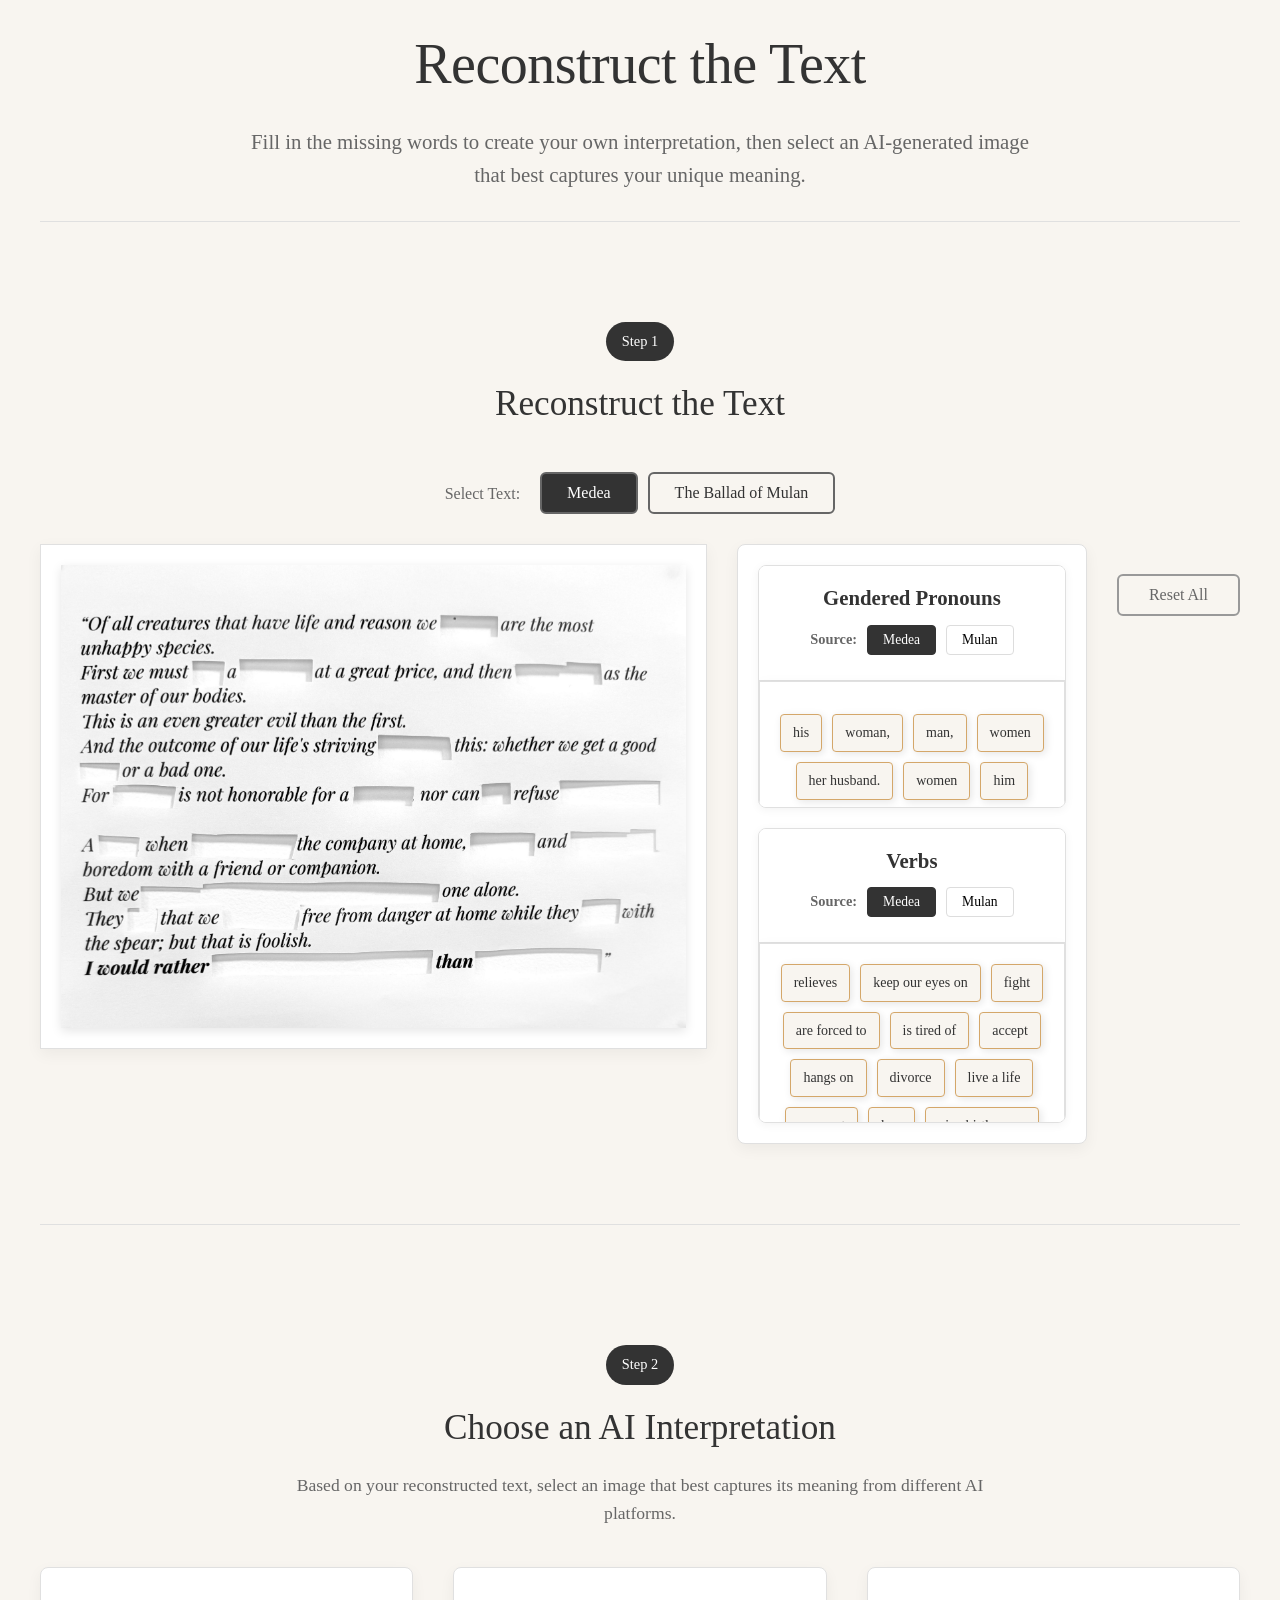
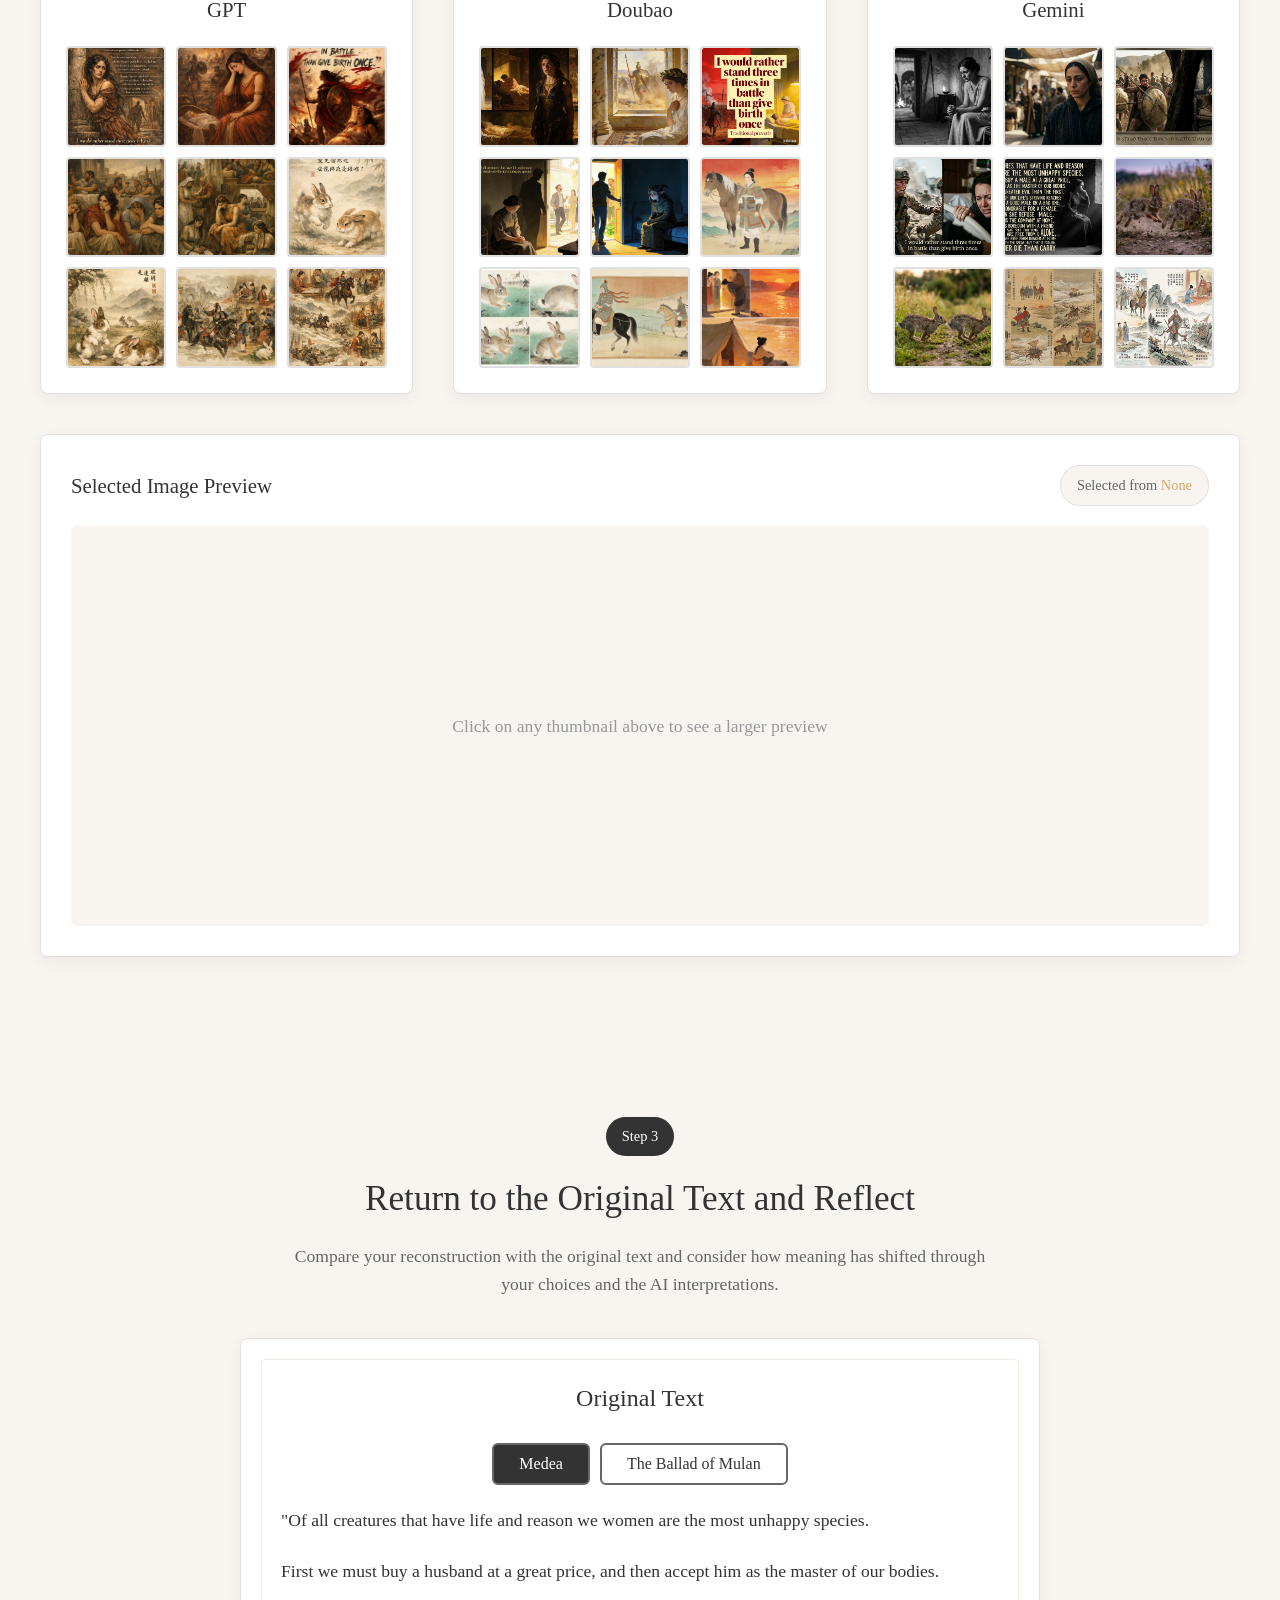
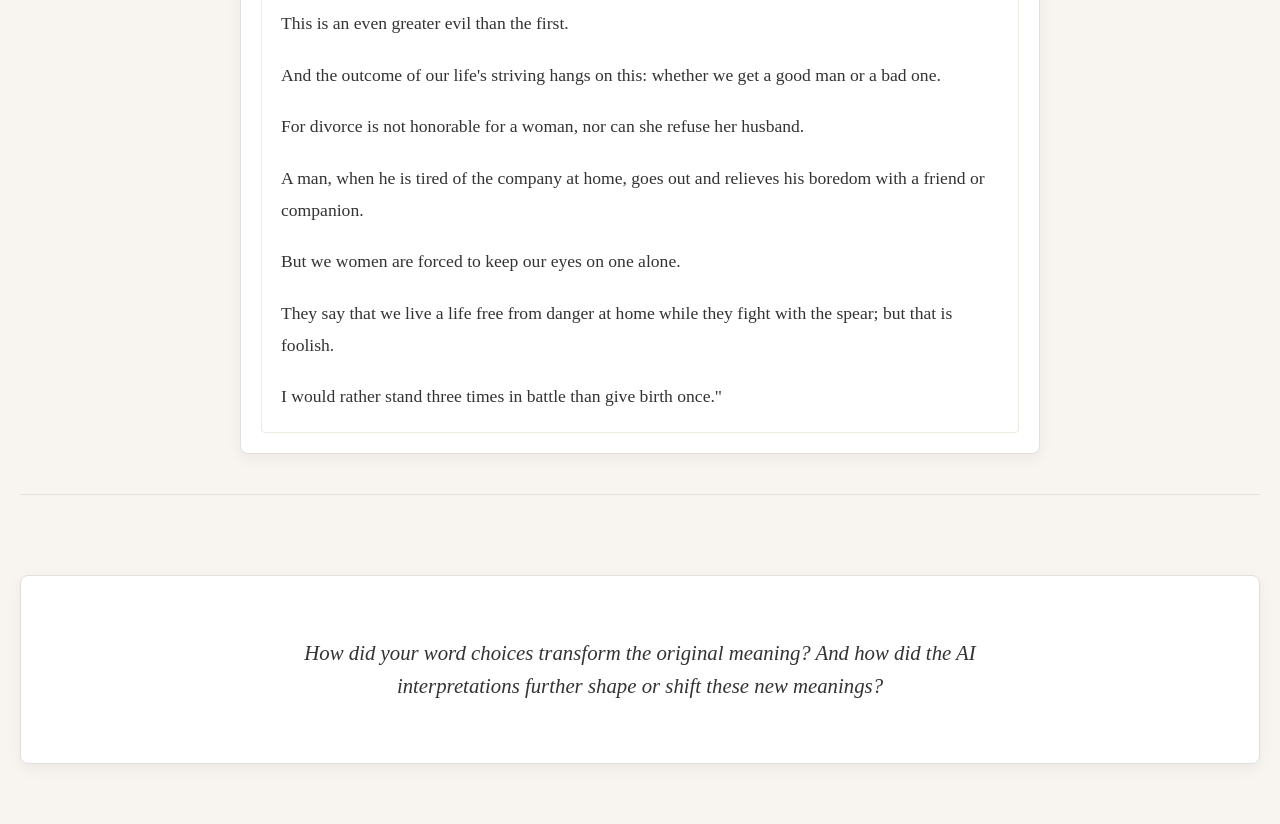
==== 4collage_interactive/index.html @ 38d3f324 "2" ====
<html lang="en"><head>
    <meta charset="UTF-8">
    <meta name="viewport" content="width=device-width, initial-scale=1.0">
    <title>Text Collage Interactive</title>
    <link rel="stylesheet" href="style.css">
</head>
<body>
    <div class="container">
        <!-- Title Section -->
        <div class="title-section">
            <h1>Reconstruct the Text</h1>
            <h2 class="subtitle">Fill in the missing words to create your own interpretation, then select an AI-generated image that best captures your unique meaning.</h2>
        </div>
        
        <!-- Step 1: Text Reconstruction -->
        <div class="step-section" id="step-1">
            <div class="step-header">
                <div class="step-indicator">Step 1</div>
                <h3 class="step-title">Reconstruct the Text</h3>
            </div>
            
            <!-- Text Selection Area -->
            <div class="text-selector">
                <h3 class="selector-title">Select Text:</h3>
                <div class="selector-buttons">
                    <button class="selector-btn active" data-text="medea">Medea</button>
                    <button class="selector-btn" data-text="mulan">The Ballad of Mulan</button>
                </div>
            </div>
        
        <!-- Main Content Area with Sidebar Layout -->
        <div class="main-content">
            <!-- Left: Text Display Area -->
            <div class="text-display">
                <!-- Medea 主图片 -->
                <div class="main-image-container medea">
                    <!-- Replace with local image path -->
                    <img src="./Medea.jpg" alt="Medea Text Collage" class="main-image">
                    <!-- 这里是可拖拽区域，用户可以将词语图片拖放到这里 -->
                    <div class="drop-zone"></div>
                </div>
                
                <!-- Mulan 主图片 -->
                <div class="main-image-container mulan" style="display: none;">
                    <!-- Replace with local image path -->
                    <img src="./Mulan.jpg" alt="Mulan Text Collage" class="main-image">
                    <!-- 这里是可拖拽区域，用户可以将词语图片拖放到这里 -->
                    <div class="drop-zone"></div>
                </div>
            </div>
            
            <!-- Right: Word Boxes Sidebar -->
            <div class="word-cards-sidebar">
            <!-- Gendered Pronouns Area -->
            <div class="word-category">
                <div class="category-header">
                    <h3 class="category-title">Gendered Pronouns</h3>
                    <div class="word-source-controls">
                        <span class="source-label">Source:</span>
                        <button class="word-source-btn active" data-source="medea" data-category="pronouns">Medea</button>
                        <button class="word-source-btn" data-source="mulan" data-category="pronouns">Mulan</button>
                    </div>

                </div>
                <div class="word-container" id="pronouns-container">
                    <!-- Medea Pronoun Boxes (11) -->
                    <div class="word-boxes medea-pronouns">
                        <!-- Will be dynamically generated by JavaScript -->
                    </div>
                    
                    <!-- Mulan Pronoun Boxes (45) -->
                    <div class="word-boxes mulan-pronouns" style="display: none;">
                        <!-- Will be dynamically generated by JavaScript -->
                    </div>
                </div>
            </div>
            
            <!-- Verbs Area -->
            <div class="word-category">
                <div class="category-header">
                    <h3 class="category-title">Verbs</h3>
                    <div class="word-source-controls">
                        <span class="source-label">Source:</span>
                        <button class="word-source-btn active" data-source="medea" data-category="verbs">Medea</button>
                        <button class="word-source-btn" data-source="mulan" data-category="verbs">Mulan</button>
                    </div>

                </div>
                <div class="word-container" id="verbs-container">
                    <!-- Medea Verb Boxes (14) -->
                    <div class="word-boxes medea-verbs">
                        <!-- Will be dynamically generated by JavaScript -->
                    </div>
                    
                    <!-- Mulan Verb Boxes (63) -->
                    <div class="word-boxes mulan-verbs" style="display: none;">
                        <!-- Will be dynamically generated by JavaScript -->
                    </div>
                </div>
            </div>
        </div>
        
        <!-- Reset Button (Moved to Step 1) -->
        <div class="reset-container">
            <button class="reset-btn">Reset All</button>
        </div>
        </div>
        </div>
        
        <!-- Step 2: AI Interpretations -->
        <div class="step-section" id="step-2">
            <div class="step-header">
                <div class="step-indicator">Step 2</div>
                <h3 class="step-title">Choose an AI Interpretation</h3>
                <p class="step-description">Based on your reconstructed text, select an image that best captures its meaning from different AI platforms.</p>
            </div>
            
            <!-- AI Platforms Gallery -->
            <div class="ai-platforms-container">
                <!-- GPT Gallery -->
                <div class="ai-platform-section">
                    <h4 class="platform-heading">GPT</h4>
                    <div class="thumbnail-grid">
                        <!-- GPT Images - 9 images -->
                        <div class="thumbnail-item" data-platform="GPT" data-image="GPT/gpt-1.png">
                            <img src="GPT/gpt-1.png" alt="GPT Interpretation 1" class="thumbnail-img">
                        </div>
                        <div class="thumbnail-item" data-platform="GPT" data-image="GPT/gpt-2.png">
                            <img src="GPT/gpt-2.png" alt="GPT Interpretation 2" class="thumbnail-img">
                        </div>
                        <div class="thumbnail-item" data-platform="GPT" data-image="GPT/gpt-3.png">
                            <img src="GPT/gpt-3.png" alt="GPT Interpretation 3" class="thumbnail-img">
                        </div>
                        <div class="thumbnail-item" data-platform="GPT" data-image="GPT/gpt-4.png">
                            <img src="GPT/gpt-4.png" alt="GPT Interpretation 4" class="thumbnail-img">
                        </div>
                        <div class="thumbnail-item" data-platform="GPT" data-image="GPT/gpt-5.png">
                            <img src="GPT/gpt-5.png" alt="GPT Interpretation 5" class="thumbnail-img">
                        </div>
                        <div class="thumbnail-item" data-platform="GPT" data-image="GPT/gpt-6.png">
                            <img src="GPT/gpt-6.png" alt="GPT Interpretation 6" class="thumbnail-img">
                        </div>
                        <div class="thumbnail-item" data-platform="GPT" data-image="GPT/gpt-7.png">
                            <img src="GPT/gpt-7.png" alt="GPT Interpretation 7" class="thumbnail-img">
                        </div>
                        <div class="thumbnail-item" data-platform="GPT" data-image="GPT/gpt-8.png">
                            <img src="GPT/gpt-8.png" alt="GPT Interpretation 8" class="thumbnail-img">
                        </div>
                        <div class="thumbnail-item" data-platform="GPT" data-image="GPT/gpt-9.png">
                            <img src="GPT/gpt-9.png" alt="GPT Interpretation 9" class="thumbnail-img">
                        </div>
                    </div>
                </div>
                
                <!-- Doubao Gallery -->
                <div class="ai-platform-section">
                    <h4 class="platform-heading">Doubao</h4>
                    <div class="thumbnail-grid">
                        <!-- Doubao Images - 9 images -->
                                <div class="thumbnail-item" data-platform="Doubao" data-image="Doubao/doubao-1.png">
                            <img src="Doubao/doubao-1.png" alt="Doubao Interpretation 1" class="thumbnail-img">
                        </div>
                        <div class="thumbnail-item" data-platform="Doubao" data-image="Doubao/doubao-2.png">
                            <img src="Doubao/doubao-2.png" alt="Doubao Interpretation 2" class="thumbnail-img">
                        </div>
                        <div class="thumbnail-item" data-platform="Doubao" data-image="Doubao/doubao-3.png">
                            <img src="Doubao/doubao-3.png" alt="Doubao Interpretation 3" class="thumbnail-img">
                        </div>
                        <div class="thumbnail-item" data-platform="Doubao" data-image="Doubao/doubao-4.png">
                            <img src="Doubao/doubao-4.png" alt="Doubao Interpretation 4" class="thumbnail-img">
                        </div>
                        <div class="thumbnail-item" data-platform="Doubao" data-image="Doubao/doubao-5.png">
                            <img src="Doubao/doubao-5.png" alt="Doubao Interpretation 5" class="thumbnail-img">
                        </div>
                        <div class="thumbnail-item" data-platform="Doubao" data-image="Doubao/doubao-6.png">
                            <img src="Doubao/doubao-6.png" alt="Doubao Interpretation 6" class="thumbnail-img">
                        </div>
                        <div class="thumbnail-item" data-platform="Doubao" data-image="Doubao/doubao-7.png">
                            <img src="Doubao/doubao-7.png" alt="Doubao Interpretation 7" class="thumbnail-img">
                        </div>
                        <div class="thumbnail-item" data-platform="Doubao" data-image="Doubao/doubao-8.png">
                            <img src="Doubao/doubao-8.png" alt="Doubao Interpretation 8" class="thumbnail-img">
                        </div>
                        <div class="thumbnail-item" data-platform="Doubao" data-image="Doubao/doubao-9.png">
                            <img src="Doubao/doubao-9.png" alt="Doubao Interpretation 9" class="thumbnail-img">
                        </div>
                    </div>
                </div>
                
                <!-- Gemini Gallery -->
                <div class="ai-platform-section">
                    <h4 class="platform-heading">Gemini</h4>
                    <div class="thumbnail-grid">
                        <!-- Gemini Images - 9 images -->
                        <div class="thumbnail-item" data-platform="Gemini" data-image="Gemini/gemini-1.png">
                            <img src="Gemini/gemini-1.png" alt="Gemini Interpretation 1" class="thumbnail-img">
                        </div>
                        <div class="thumbnail-item" data-platform="Gemini" data-image="Gemini/gemini-2.png">
                            <img src="Gemini/gemini-2.png" alt="Gemini Interpretation 2" class="thumbnail-img">
                        </div>
                        <div class="thumbnail-item" data-platform="Gemini" data-image="Gemini/gemini-3.png">
                            <img src="Gemini/gemini-3.png" alt="Gemini Interpretation 3" class="thumbnail-img">
                        </div>
                        <div class="thumbnail-item" data-platform="Gemini" data-image="Gemini/gemini-4.png">
                            <img src="Gemini/gemini-4.png" alt="Gemini Interpretation 4" class="thumbnail-img">
                        </div>
                        <div class="thumbnail-item" data-platform="Gemini" data-image="Gemini/gemini-5.png">
                            <img src="Gemini/gemini-5.png" alt="Gemini Interpretation 5" class="thumbnail-img">
                        </div>
                        <div class="thumbnail-item" data-platform="Gemini" data-image="Gemini/gemini-6.png">
                            <img src="Gemini/gemini-6.png" alt="Gemini Interpretation 6" class="thumbnail-img">
                        </div>
                        <div class="thumbnail-item" data-platform="Gemini" data-image="Gemini/gemini-7.png">
                            <img src="Gemini/gemini-7.png" alt="Gemini Interpretation 7" class="thumbnail-img">
                        </div>
                        <div class="thumbnail-item" data-platform="Gemini" data-image="Gemini/gemini-8.png">
                            <img src="Gemini/gemini-8.png" alt="Gemini Interpretation 8" class="thumbnail-img">
                        </div>
                        <div class="thumbnail-item" data-platform="Gemini" data-image="Gemini/gemini-9.png">
                            <img src="Gemini/gemini-9.png" alt="Gemini Interpretation 9" class="thumbnail-img">
                        </div>
                    </div>
                </div>
            </div>
            
            <!-- Large Preview Window -->
            <div class="preview-section">
                <div class="preview-header">
                    <h4 class="preview-title">Selected Image Preview</h4>
                    <div class="platform-badge">Selected from <span class="selected-platform-name">None</span></div>
                </div>
                <div class="preview-container">
                    <div class="preview-placeholder">
                        <p>Click on any thumbnail above to see a larger preview</p>
                    </div>
                    <img src="" alt="Selected AI Interpretation" class="preview-image" style="display: none;">
                </div>
            </div>
        </div>
        </div>
        
        <!-- Step 3: Original Text -->
        <div class="step-section" id="step-3">
            <div class="step-header">
                <div class="step-indicator">Step 3</div>
                <h3 class="step-title">Return to the Original Text and Reflect</h3>
                <p class="step-description">Compare your reconstruction with the original text and consider how meaning has shifted through your choices and the AI interpretations.</p>
            </div>
            
            <div class="original-text-section">
                <div class="text-card">
                    <h4 class="original-title">Original Text</h4>
                    
                    <!-- Text Selection Controls -->
                    <div class="original-text-controls">
                        <div class="selector-buttons">
                            <button class="selector-btn active" data-text="medea" data-target="original">Medea</button>
                            <button class="selector-btn" data-text="mulan" data-target="original">The Ballad of Mulan</button>
                        </div>
                    </div>
                    
                    <div class="original-content">
                        <!-- Medea Original Text -->
                        <div class="original-text medea-text">
                            <p>"Of all creatures that have life and reason we women are the most unhappy species.</p>
                            <p>First we must buy a husband at a great price, and then accept him as the master of our bodies.</p>
                            <p>This is an even greater evil than the first.</p>
                            <p>And the outcome of our life's striving hangs on this: whether we get a good man or a bad one.</p>
                            <p>For divorce is not honorable for a woman, nor can she refuse her husband.</p>
                            <p>A man, when he is tired of the company at home, goes out and relieves his boredom with a friend or companion.</p>
                            <p>But we women are forced to keep our eyes on one alone.</p>
                            <p>They say that we live a life free from danger at home while they fight with the spear; but that is foolish.</p>
                            <p>I would rather stand three times in battle than give birth once."</p>
                        </div>
                        
                        <!-- Mulan Original Text -->
                        <div class="original-text mulan-text" style="display: none;">
                            <p>The Ballad of Mulan</p>
                            <p>(Anonymous, Northern Dynasties, c. 5th–6th century)</p>
                            <p>Click, click, and again click, click—<br>
                            Mulan sits at the door weaving.<br>
                            You hear not the shuttle's sound,<br>
                            Only the girl's sighs.</p>
                            <p>"Tell me, Mulan, what you're thinking?<br>
                            Tell me, Mulan, what's on your mind?"<br>
                            "I am not thinking of anything,<br>
                            Nor is anything on my mind.</p>
                            <p>Last night I saw the army draft;<br>
                            The Khan is calling many names.<br>
                            The army list is posted in twelve scrolls,<br>
                            And Father's name is on every one.</p>
                            <p>Father has no grown-up son,<br>
                            Mulan has no elder brother.<br>
                            I am willing to buy a horse and saddle;<br>
                            From now on I will take Father's place in war."</p>
                            <p>She buys a fine horse in the eastern market,<br>
                            A saddle and blanket in the western market,<br>
                            A bridle in the southern market,<br>
                            And a long whip in the northern market.</p>
                            <p>At dawn she takes leave of Father and Mother;<br>
                            At dusk she camps beside the Yellow River.<br>
                            She no longer hears her parents calling her name;<br>
                            She only hears the Yellow River's flowing waters.</p>
                            <p>At dawn she leaves the Yellow River;<br>
                            At dusk she reaches the Black Mountain.<br>
                            She no longer hears her parents calling her name;<br>
                            She only hears the cries of barbarian cavalry in the Yan Mountains.</p>
                            <p>She travels ten thousand miles to war,<br>
                            Crossing mountains as if flying.<br>
                            The northern air carries the cold light of armor;<br>
                            The wintry moon shines on iron helmets.<br>
                            Generals die in a hundred battles;<br>
                            Warriors return after ten years.</p>
                            <p>After ten years she comes home;<br>
                            She sees the Son of Heaven.<br>
                            The Son of Heaven sits in the Bright Hall<br>
                            And awards her twelve ranks of honor.</p>
                            <p>The Khan asks what she desires.<br>
                            "Mulan has no use for a minister's post.<br>
                            I ask only for a swift camel<br>
                            To carry me back to my hometown."</p>
                            <p>Her parents hear she is returning<br>
                            And go out to meet her at the city wall.<br>
                            Her elder sister hears she is coming<br>
                            And dresses herself at the window.<br>
                            Her little brother hears she is coming<br>
                            And sharpens his knife to slaughter pig and sheep.</p>
                            <p>"I open the door to my eastern chamber,<br>
                            I sit on my bed in the western room.<br>
                            I take off my wartime robe<br>
                            And put on my old-time clothes.<br>
                            Before the window I arrange my hair,<br>
                            In front of the mirror I fasten yellow flowers."</p>
                            <p>She goes out to see her comrades;<br>
                            Her comrades are all astonished.<br>
                            They marched together twelve long years,<br>
                            Yet never knew Mulan was a girl.</p>
                            <p>The male hare runs with bounding steps;<br>
                            The female hare's eyes are slightly smaller.<br>
                            When the two run side by side,<br>
                            Who can tell the female from the male?"</p>
                        </div>
                    </div>
                </div>
            </div>
        </div>
        </div>
        
        <!-- Reflective Conclusion -->
        <div class="conclusion-section">
            <div class="reflection-text">
                <p>How did your word choices transform the original meaning? And how did the AI interpretations further shape or shift these new meanings?</p>
            </div>
        </div>
        </div>
        

    </div>

    <script src="script.js"></script>

</body></html>
---- 4collage_interactive/style.css ----
/* 全局样式 */
* {
    margin: 0;
    padding: 0;
    box-sizing: border-box;
}

body {
    font-family: 'Georgia', serif;
    background-color: #f8f5f0;
    color: #333;
    line-height: 1.6;
    padding: 20px;
}

.container {
    max-width: 1200px;
    margin: 0 auto;
}

/* Title Section */
.title-section {
    text-align: center;
    margin-bottom: 60px;
    padding-bottom: 30px;
    border-bottom: 1px solid #e0e0e0;
}

h1 {
    font-size: 3.5rem;
    font-weight: normal;
    letter-spacing: -0.5px;
    margin-bottom: 15px;
    color: #333;
}

.subtitle {
    font-size: 1.3rem;
    color: #666;
    font-weight: normal;
    margin-bottom: 0;
    line-height: 1.6;
    max-width: 800px;
    margin-left: auto;
    margin-right: auto;
}

/* Instructions */
.instructions {
    text-align: center;
    margin-bottom: 30px;
    color: #666;
    max-width: 800px;
    margin-left: auto;
    margin-right: auto;
}

.main-instruction {
    font-size: 1.3rem;
    margin-bottom: 8px;
    color: #333;
    font-weight: 500;
}

.secondary-instruction {
    font-size: 1.1rem;
    margin-bottom: 8px;
}

.ai-hint {
    font-size: 1rem;
    font-style: italic;
    color: #888;
}

/* Step Sections */
.step-section {
    margin-bottom: 80px;
    padding: 40px 0;
    border-bottom: 1px solid #e0e0e0;
}

.step-section:last-of-type {
    border-bottom: none;
}

.step-header {
    text-align: center;
    margin-bottom: 40px;
}

.step-indicator {
    display: inline-block;
    background-color: #333;
    color: white;
    padding: 8px 16px;
    border-radius: 20px;
    font-size: 0.9rem;
    font-weight: 500;
    margin-bottom: 15px;
}

.step-title {
    font-size: 2.2rem;
    font-weight: normal;
    margin-bottom: 15px;
    color: #333;
}

.step-description {
    font-size: 1.1rem;
    color: #666;
    line-height: 1.6;
    max-width: 700px;
    margin: 0 auto;
}

/* Text Selection Area */
.text-selector {
    display: flex;
    justify-content: center;
    align-items: center;
    margin-bottom: 30px;
    gap: 20px;
    flex-wrap: wrap;
}

.selector-title {
    font-size: 1rem;
    font-weight: normal;
    color: #666;
    margin: 0;
}

.selector-buttons {
    display: flex;
    gap: 15px;
    align-items: center;
}

.selector-btn, .word-source-btn {
    padding: 10px 25px;
    background-color: transparent;
    border: 2px solid #333;
    font-size: 1.1rem;
    cursor: pointer;
    transition: all 0.3s ease;
    font-family: inherit;
}

.selector-btn:hover, .word-source-btn:hover {
    background-color: #333;
    color: #f8f5f0;
}

.selector-btn.active, .word-source-btn.active {
    background-color: #333;
    color: #f8f5f0;
}

/* 操作说明 */
.instructions {
    text-align: center;
    margin-bottom: 30px;
    font-size: 1.1rem;
    color: #666;
}

/* 数据统计区域 */
.stats-container {
    display: flex;
    justify-content: center;
    flex-wrap: wrap;
    gap: 20px;
    margin-bottom: 30px;
    padding: 15px;
    background-color: white;
    box-shadow: 0 2px 10px rgba(0,0,0,0.05);
    border-radius: 5px;
}

.stat-item {
    display: flex;
    align-items: center;
    gap: 5px;
    font-size: 0.9rem;
}

.stat-label {
    font-weight: bold;
    color: #333;
}

.stat-value {
    color: #666;
}

.stat-remaining {
    color: #999;
    font-size: 0.85rem;
}

/* 词语框尺寸调整 */
.size-adjuster {
    margin-bottom: 30px;
    padding: 20px;
    background-color: white;
    box-shadow: 0 2px 10px rgba(0,0,0,0.05);
    border-radius: 5px;
}

.size-adjuster h3 {
    font-size: 1.1rem;
    margin-bottom: 15px;
    text-align: center;
    font-weight: normal;
}

.size-controls {
    display: flex;
    justify-content: center;
    gap: 30px;
    flex-wrap: wrap;
}

.size-control {
    display: flex;
    flex-direction: column;
    align-items: center;
    gap: 10px;
    min-width: 200px;
}

.size-control label {
    font-size: 0.9rem;
    color: #666;
    font-style: italic;
}

.size-control input[type="range"] {
    width: 100%;
    height: 5px;
    background: #ddd;
    outline: none;
    border-radius: 5px;
    -webkit-appearance: none;
}

.size-control input[type="range"]::-webkit-slider-thumb {
    -webkit-appearance: none;
    width: 18px;
    height: 18px;
    background: #333;
    border-radius: 50%;
    cursor: pointer;
}

.size-control input[type="range"]::-moz-range-thumb {
    width: 18px;
    height: 18px;
    background: #333;
    border-radius: 50%;
    cursor: pointer;
    border: none;
}

/* Main Content Area with Sidebar Layout */
.main-content {
    display: flex;
    gap: 30px;
    margin-bottom: 40px;
    align-items: flex-start;
}

/* Text Display Area (Left) */
.text-display {
    position: relative;
    flex: 1;
    background-color: white;
    padding: 20px;
    box-shadow: 0 5px 15px rgba(0,0,0,0.05);
    border: 1px solid #e0e0e0;
    display: flex;
    justify-content: center;
    align-items: center;
    min-height: 400px;
}

.main-image-container {
    position: relative;
    display: flex;
    justify-content: center;
    align-items: center;
    max-width: 100%;
    max-height: 600px;
}

.main-image {
    max-width: 100%;
    max-height: 600px;
    height: auto;
    display: block;
    box-shadow: 0 3px 10px rgba(0,0,0,0.1);
    margin: 0 auto;
}

/* 可拖拽区域 */
.drop-zone {
    position: absolute;
    top: 0;
    left: 0;
    width: 100%;
    height: 100%;
    z-index: 10;
    background-color: transparent;
}

/* Word Boxes Sidebar (Right) */
.word-cards-sidebar {
    width: 350px;
    max-height: 600px;
    overflow-y: auto;
    background-color: white;
    box-shadow: 0 5px 15px rgba(0,0,0,0.05);
    border: 1px solid #e0e0e0;
    border-radius: 8px;
    padding: 20px;
    display: flex;
    flex-direction: column;
    gap: 20px;
}

.word-category {
    display: flex;
    flex-direction: column;
    background-color: white;
    box-shadow: 0 2px 10px rgba(0,0,0,0.05);
    border: 1px solid #e0e0e0;
    border-radius: 8px;
    overflow: hidden;
}

.category-header {
    background-color: white;
    padding: 15px;
    border-bottom: 1px solid #e0e0e0;
}

.category-title {
    font-size: 1.3rem;
    margin-bottom: 10px;
    text-align: center;
    color: #333;
}

.word-source-controls {
    display: flex;
    justify-content: center;
    align-items: center;
    gap: 10px;
    margin-bottom: 10px;
}

.source-label {
    font-size: 0.9rem;
    color: #666;
    font-weight: bold;
}

.word-source-btn {
    padding: 6px 15px;
    background-color: transparent;
    border: 1px solid #ddd;
    border-radius: 4px;
    font-size: 0.85rem;
    cursor: pointer;
    transition: all 0.3s ease;
}

.word-source-btn:hover {
    background-color: #f5f5f5;
    border-color: #999;
}

.word-source-btn.active {
    background-color: #333;
    color: white;
    border-color: #333;
}

.stats-container {
    display: flex;
    justify-content: center;
    gap: 20px;
    flex-wrap: wrap;
}

.stat-item {
    display: flex;
    align-items: center;
    gap: 5px;
    font-size: 0.8rem;
}

.stat-label {
    font-weight: bold;
    color: #333;
}

.stat-value {
    color: #666;
}

.stat-remaining {
    color: #999;
    font-size: 0.75rem;
}

.word-container {
    display: flex;
    flex-wrap: wrap;
    gap: 15px;
    min-height: 200px;
    max-height: 300px;
    overflow-y: auto;
    padding: 20px;
    background-color: white;
    box-shadow: 0 5px 15px rgba(0,0,0,0.05);
    border: 1px solid #e0e0e0;
    justify-content: center;
    align-items: center;
    overflow-y: auto;
    max-height: 400px;
    flex-grow: 1;
}

.word-boxes {
    display: flex;
    flex-wrap: wrap;
    gap: 10px;
    justify-content: center;
    width: 100%;
}

.word-box {
    cursor: pointer;
    transition: all 0.2s ease;
    overflow: hidden;
    position: relative;
    display: flex;
    align-items: center;
    justify-content: center;
    text-align: center;
    box-sizing: border-box;
    user-select: none;
    min-width: fit-content;
    min-height: fit-content;
    white-space: nowrap;
}

.word-box:hover {
    transform: translateY(-3px);
    box-shadow: 3px 3px 12px rgba(0,0,0,0.15);
    border-color: #666;
}

.word-box.selected {
    border-color: #333;
    background-color: #f8f9fa;
    box-shadow: 0 0 0 3px rgba(0,0,0,0.3);
    transform: scale(1.05);
}

.word-box.dragging {
    opacity: 0.8;
    transform: rotate(2deg) scale(1.05);
    z-index: 1000;
    box-shadow: 5px 5px 20px rgba(0,0,0,0.3);
}

.word-box .word-text {
    line-height: 1.4;
}

/* 响应式设计中的词语框调整 */
@media (max-width: 768px) {
    .word-boxes {
        gap: 8px;
    }
    
    .word-container {
        padding: 15px;
        min-height: 150px;
    }
}

@media (max-width: 480px) {
    .word-boxes {
        gap: 5px;
    }
    
    .word-container {
        padding: 10px;
    }
}

/* AI Gallery Section */
.ai-gallery-section {
    margin-top: 60px;
    padding: 40px 0;
    border-top: 1px solid #e0e0e0;
}

.gallery-header {
    text-align: center;
    margin-bottom: 40px;
}

.gallery-title {
    font-size: 2rem;
    font-weight: normal;
    margin-bottom: 15px;
    color: #333;
}

.gallery-description {
    font-size: 1.1rem;
    color: #666;
    margin-bottom: 10px;
    line-height: 1.6;
}

.gallery-note {
    font-size: 0.9rem;
    font-style: italic;
    color: #888;
}

.gallery-container {
    display: grid;
    grid-template-columns: repeat(auto-fit, minmax(300px, 1fr));
    gap: 40px;
    margin-bottom: 40px;
}

.ai-platform-gallery {
    background-color: white;
    padding: 25px;
    border-radius: 8px;
    box-shadow: 0 5px 15px rgba(0,0,0,0.05);
    border: 1px solid #e0e0e0;
}

.platform-title {
    font-size: 1.3rem;
    margin-bottom: 20px;
    text-align: center;
    color: #333;
    font-weight: normal;
}

.image-grid {
    display: grid;
    grid-template-columns: repeat(3, 1fr);
    gap: 15px;
}

.gallery-image {
    aspect-ratio: 1;
    background-color: #f8f5f0;
    border: 2px solid #e0e0e0;
    border-radius: 6px;
    cursor: pointer;
    transition: all 0.3s ease;
    display: flex;
    align-items: center;
    justify-content: center;
    position: relative;
    overflow: hidden;
}

.gallery-image:hover {
    border-color: #d4a76a;
    transform: translateY(-2px);
    box-shadow: 0 5px 15px rgba(0,0,0,0.1);
}

.gallery-image.selected {
    border-color: #d4a76a;
    background-color: #f0ebe0;
    box-shadow: 0 0 0 3px rgba(212, 167, 106, 0.2);
}

.image-placeholder {
    font-size: 0.8rem;
    color: #999;
    text-align: center;
    padding: 10px;
}

.selection-feedback {
    text-align: center;
    background-color: white;
    padding: 20px;
    border-radius: 8px;
    box-shadow: 0 2px 10px rgba(0,0,0,0.05);
    border: 1px solid #e0e0e0;
    margin-top: 20px;
}

.selection-message {
    font-size: 1.1rem;
    color: #333;
    margin-bottom: 8px;
    font-weight: 500;
}

.alignment-message {
    font-size: 1rem;
    color: #666;
}

.selected-platform {
    color: #d4a76a;
    font-weight: bold;
}

/* AI Platforms Gallery */
.ai-platforms-container {
    display: grid;
    grid-template-columns: repeat(auto-fit, minmax(300px, 1fr));
    gap: 40px;
    margin-bottom: 40px;
}

.ai-platform-section {
    background-color: white;
    padding: 25px;
    border-radius: 8px;
    box-shadow: 0 5px 15px rgba(0,0,0,0.05);
    border: 1px solid #e0e0e0;
}

.platform-heading {
    font-size: 1.3rem;
    margin-bottom: 20px;
    text-align: center;
    color: #333;
    font-weight: normal;
}

.thumbnail-grid {
    display: grid;
    grid-template-columns: repeat(3, 1fr);
    gap: 10px;
}

.thumbnail-item {
    aspect-ratio: 1;
    border: 2px solid #e0e0e0;
    border-radius: 4px;
    cursor: pointer;
    overflow: hidden;
    transition: all 0.3s ease;
    background-color: #f8f5f0;
}

.thumbnail-item:hover {
    border-color: #d4a76a;
    transform: translateY(-2px);
    box-shadow: 0 5px 15px rgba(0,0,0,0.1);
}

.thumbnail-item.selected {
    border-color: #d4a76a;
    box-shadow: 0 0 0 3px rgba(212, 167, 106, 0.2);
}

.thumbnail-img {
    width: 100%;
    height: 100%;
    object-fit: cover;
    display: block;
}

/* Preview Section */
.preview-section {
    background-color: white;
    padding: 30px;
    border-radius: 8px;
    box-shadow: 0 5px 15px rgba(0,0,0,0.05);
    border: 1px solid #e0e0e0;
}

.preview-header {
    display: flex;
    justify-content: space-between;
    align-items: center;
    margin-bottom: 20px;
    flex-wrap: wrap;
    gap: 15px;
}

.preview-title {
    font-size: 1.3rem;
    color: #333;
    font-weight: normal;
    margin: 0;
}

.platform-badge {
    background-color: #f8f5f0;
    padding: 8px 16px;
    border-radius: 20px;
    font-size: 0.9rem;
    color: #666;
    border: 1px solid #e0e0e0;
}

.selected-platform-name {
    color: #d4a76a;
    font-weight: 500;
}

.preview-container {
    position: relative;
    min-height: 400px;
    background-color: #f8f5f0;
    border-radius: 6px;
    overflow: hidden;
    display: flex;
    align-items: center;
    justify-content: center;
}

.preview-placeholder {
    text-align: center;
    color: #999;
    padding: 40px;
}

.preview-placeholder p {
    font-size: 1.1rem;
    margin: 0;
}

.preview-image {
    max-width: 100%;
    max-height: 600px;
    display: block;
    margin: 0 auto;
    border-radius: 4px;
}

/* Original Text Section */
.original-text-section {
    max-width: 800px;
    margin: 0 auto;
}

.text-card {
    background-color: white;
    padding: 40px;
    border-radius: 8px;
    box-shadow: 0 5px 15px rgba(0,0,0,0.05);
    border: 1px solid #e0e0e0;
    position: relative;
}

.text-card::before {
    content: '';
    position: absolute;
    top: 20px;
    left: 20px;
    right: 20px;
    bottom: 20px;
    border: 1px solid #f0ebe0;
    border-radius: 4px;
    pointer-events: none;
}

.original-title {
    font-size: 1.5rem;
    margin-bottom: 25px;
    text-align: center;
    color: #333;
    font-weight: normal;
    position: relative;
    z-index: 1;
}

.original-text-controls {
    margin-bottom: 20px;
}

.selector-buttons {
    display: flex;
    gap: 10px;
    justify-content: center;
}

.selector-btn {
    padding: 10px 25px;
    background-color: transparent;
    border: 2px solid #666;
    color: #333;
    font-size: 1rem;
    cursor: pointer;
    border-radius: 6px;
    transition: all 0.3s ease;
    font-family: 'Georgia', serif;
}

.selector-btn.active {
    background-color: #333;
    color: white;
}

.selector-btn:hover:not(.active) {
    background-color: #f0f0f0;
    transform: translateY(-2px);
}

.original-content {
    position: relative;
    z-index: 1;
}

.original-text {
    font-family: 'Georgia', serif;
    font-size: 1.1rem;
    line-height: 1.8;
    color: #333;
}

.original-text p {
    margin-bottom: 20px;
}

.original-text p:last-child {
    margin-bottom: 0;
}

/* Conclusion Section */
.conclusion-section {
    text-align: center;
    padding: 60px 20px;
    background-color: white;
    margin-bottom: 40px;
    border-radius: 8px;
    box-shadow: 0 5px 15px rgba(0,0,0,0.05);
    border: 1px solid #e0e0e0;
}

.reflection-text p {
    font-size: 1.3rem;
    color: #333;
    font-style: italic;
    line-height: 1.6;
    max-width: 700px;
    margin: 0 auto;
}

/* Reset Button */
.reset-container {
    display: flex;
    justify-content: center;
    margin-top: 30px;
    margin-bottom: 20px;
}

.reset-btn {
    padding: 12px 30px;
    background-color: transparent;
    border: 2px solid #666;
    color: #333;
    font-size: 1rem;
    cursor: pointer;
    border-radius: 6px;
    transition: all 0.3s ease;
    font-family: 'Georgia', serif;
}

.reset-btn:hover {
    background-color: #333;
    color: white;
    transform: translateY(-2px);
    box-shadow: 0 5px 15px rgba(0,0,0,0.1);
}

/* Responsive Design */
@media (max-width: 1024px) {
    .main-content {
        flex-direction: column;
        gap: 20px;
    }
    
    .word-cards-sidebar {
        width: 100%;
        max-height: 400px;
    }
    
    .text-display {
        min-height: 300px;
    }
}

@media (max-width: 768px) {
    .container {
        padding: 0 10px;
    }
    
    h1 {
        font-size: 2rem;
    }
    
    .main-content {
        gap: 15px;
    }
    
    .text-display {
        padding: 15px;
        min-height: 250px;
    }
    
    .word-cards-sidebar {
        max-height: 350px;
    }
    
    .word-container {
        max-height: 250px;
        padding: 15px;
    }
}

@media (max-width: 480px) {
    body {
        padding: 10px;
    }
    
    .main-content {
        gap: 10px;
    }
    
    .text-display {
        padding: 10px;
        min-height: 200px;
    }
    
    .word-cards-sidebar {
        max-height: 300px;
    }
    
    .word-container {
        max-height: 200px;
        padding: 10px;
        gap: 10px;
    }
}

.reset-btn {
    padding: 10px 30px;
    background-color: transparent;
    border: 2px solid #999;
    color: #666;
    font-size: 1rem;
    cursor: pointer;
    transition: all 0.3s ease;
    font-family: inherit;
}

.reset-btn:hover {
    background-color: #999;
    color: white;
}

/* Drop Zone Styles */
.drop-zone {
    position: absolute;
    top: 0;
    left: 0;
    width: 100%;
    height: 100%;
    background-color: transparent;
    transition: background-color 0.2s ease;
    z-index: 10;
}

.drop-zone.drag-over {
    background-color: rgba(255, 255, 255, 0.1);
    border: 2px dashed #333;
}

/* Placed Word Styles */
.placed-word {
    position: absolute;
    cursor: move;
    z-index: 20;
    transition: transform 0.2s ease, box-shadow 0.2s ease;
    display: flex;
    align-items: center;
    justify-content: center;
    text-align: center;
    box-sizing: border-box;
    user-select: none;
    min-width: fit-content;
    min-height: fit-content;
    white-space: nowrap;
}

.placed-word:hover {
    transform: scale(1.1);
    box-shadow: 6px 6px 20px rgba(0,0,0,0.3);
    z-index: 30;
}

/* Responsive Design */
@media (max-width: 768px) {
    .word-cards {
        flex-direction: column;
        gap: 20px;
    }
    
    .text-selector {
        flex-direction: column;
        align-items: center;
        gap: 20px;
    }
    
    .selector-btn, .word-source-btn {
        width: 200px;
    }
    
    .word-source-controls {
        flex-direction: column;
        gap: 8px;
    }
    
    .stats-container {
        flex-direction: column;
        align-items: center;
        gap: 8px;
    }
    
    .size-controls {
        flex-direction: column;
        align-items: center;
        gap: 20px;
    }
    
    .size-control {
        width: 100%;
        max-width: 300px;
    }
    
    .category-header {
        padding: 10px;
    }
    
    .category-title {
        font-size: 1.1rem;
    }
}

@media (max-width: 480px) {
    .word-boxes {
        gap: 8px;
    }
    
    .word-container {
        padding: 15px;
        min-height: 150px;
    }
    
    .word-box {
        font-size: 0.7rem;
    }
    
    .placed-word {
        font-size: 0.7rem;
    }
}

@media (max-width: 480px) {
    h1 {
        font-size: 2rem;
    }
    
    .instructions {
        font-size: 1rem;
    }
    
    .text-display {
        padding: 10px;
    }
    
    .word-container {
        padding: 15px;
    }
}
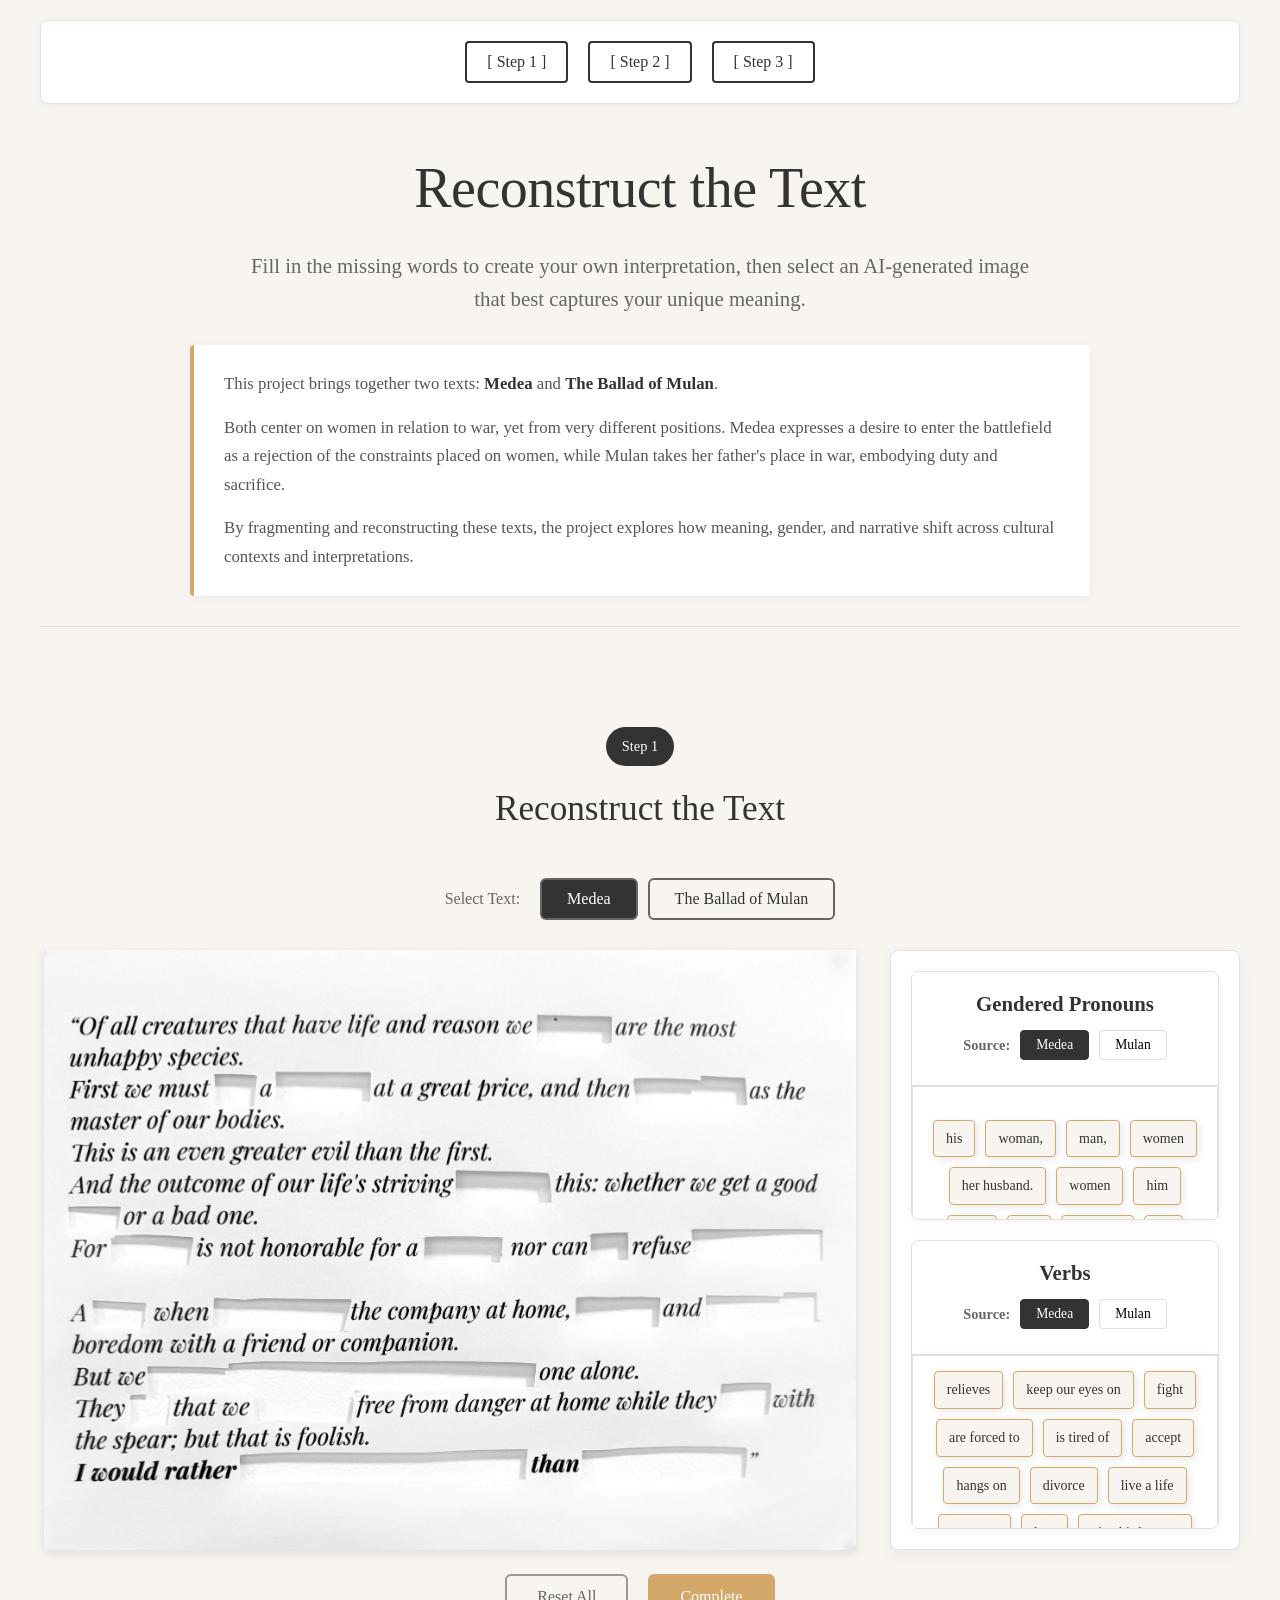
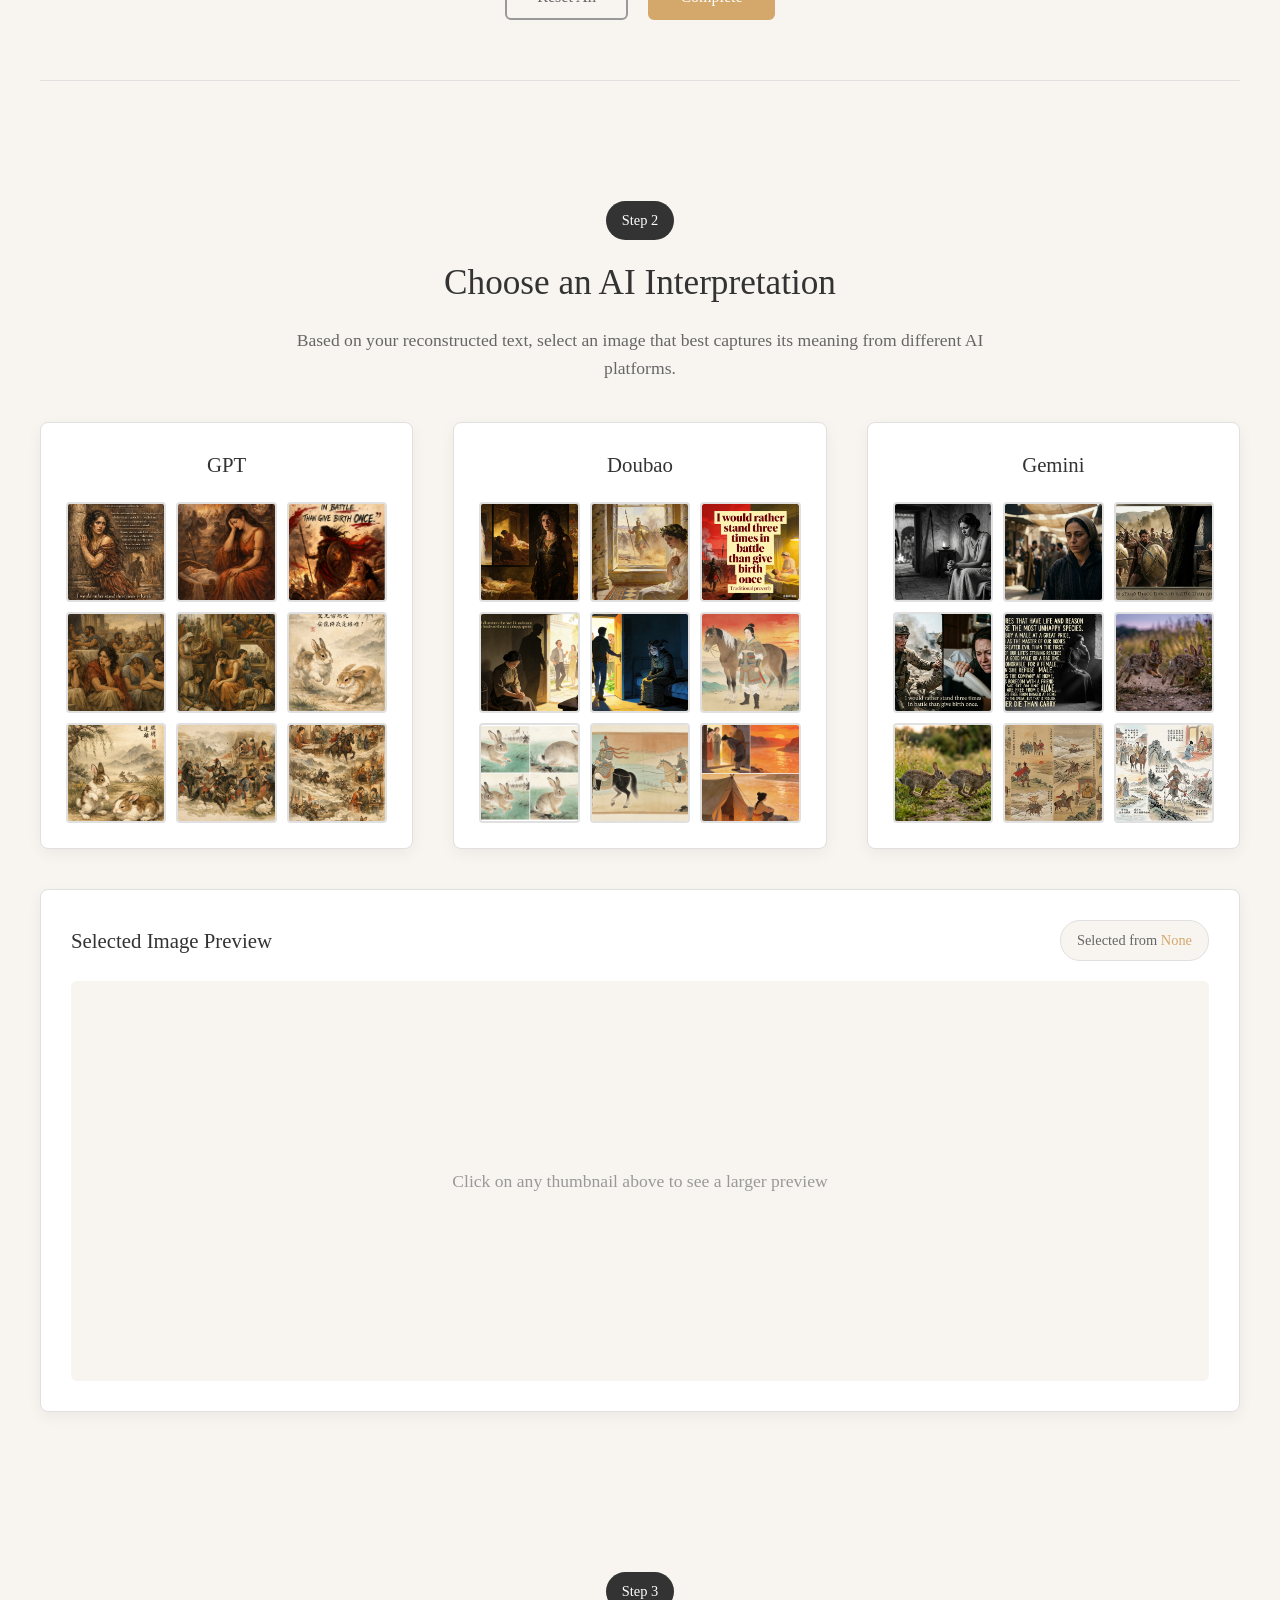
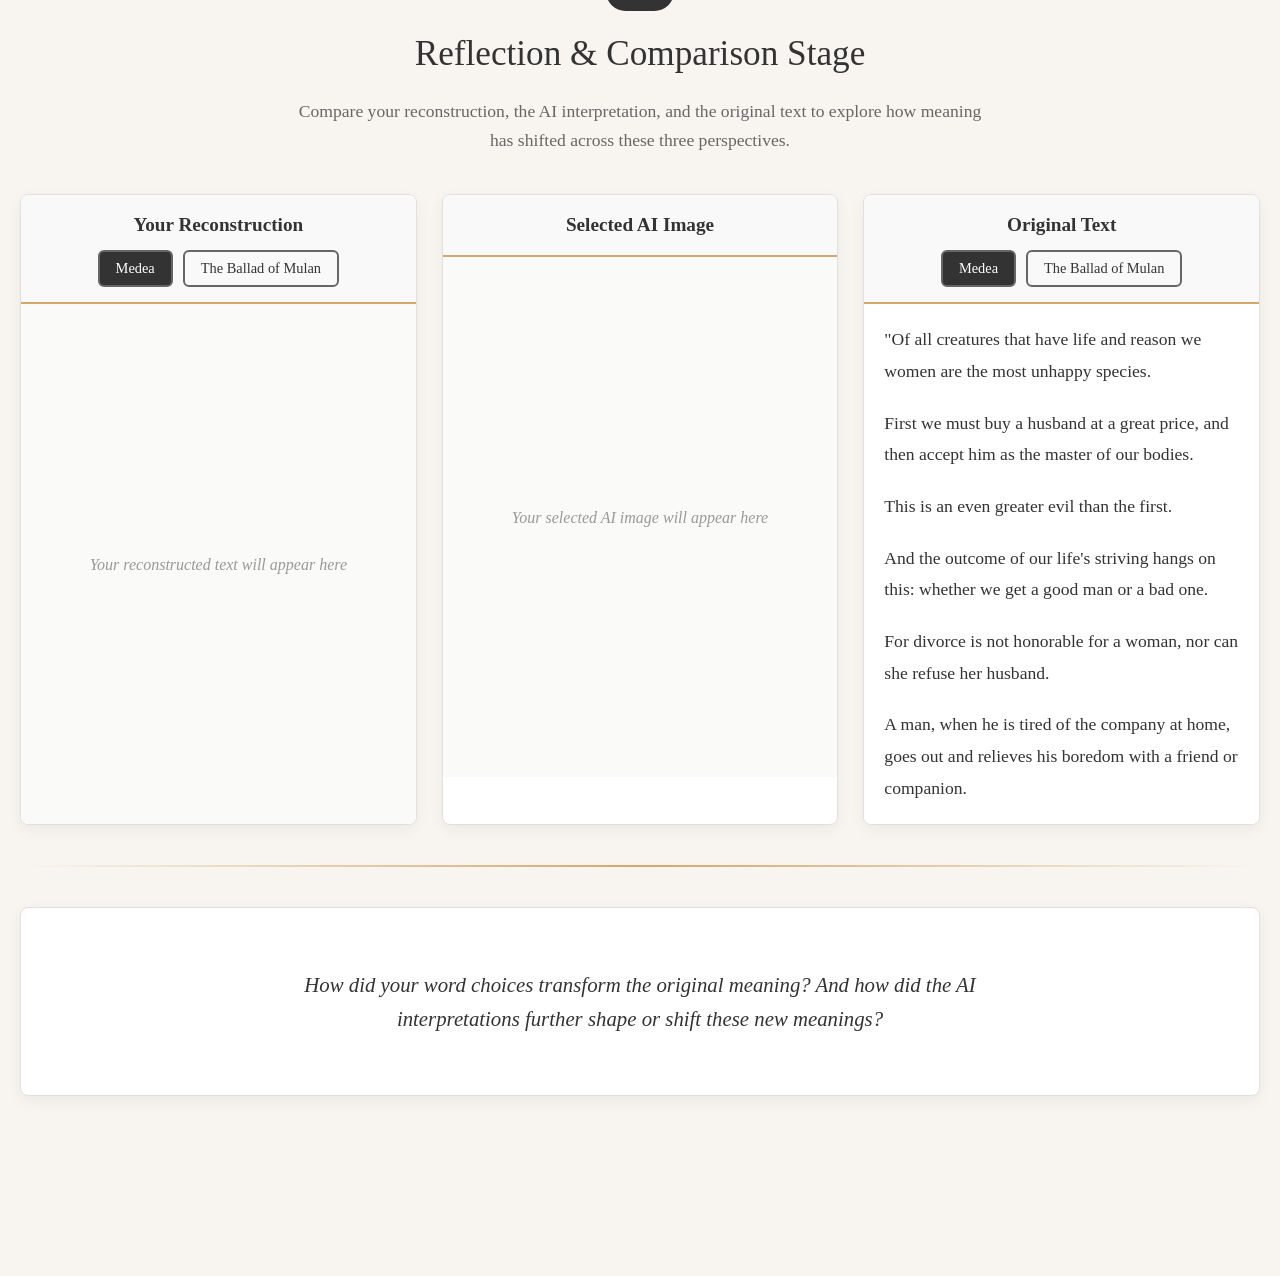
==== commit 0a35d322: "2" ====
--- a/4collage_interactive/index.html
+++ b/4collage_interactive/index.html
@@ -6,10 +6,26 @@
 </head>
 <body>
     <div class="container">
+        <!-- Step Navigation -->
+        <nav class="step-navigation">
+            <button class="nav-btn" data-step="1">[ Step 1 ]</button>
+            <button class="nav-btn" data-step="2">[ Step 2 ]</button>
+            <button class="nav-btn" data-step="3">[ Step 3 ]</button>
+        </nav>
+        
         <!-- Title Section -->
         <div class="title-section">
             <h1>Reconstruct the Text</h1>
             <h2 class="subtitle">Fill in the missing words to create your own interpretation, then select an AI-generated image that best captures your unique meaning.</h2>
+            
+            <!-- Contextual Introduction -->
+            <div class="contextual-introduction">
+                <p>This project brings together two texts: <strong>Medea</strong> and <strong>The Ballad of Mulan</strong>.</p>
+                
+                <p>Both center on women in relation to war, yet from very different positions. Medea expresses a desire to enter the battlefield as a rejection of the constraints placed on women, while Mulan takes her father's place in war, embodying duty and sacrifice.</p>
+                
+                <p>By fragmenting and reconstructing these texts, the project explores how meaning, gender, and narrative shift across cultural contexts and interpretations.</p>
+            </div>
         </div>
         
         <!-- Step 1: Text Reconstruction -->
@@ -32,19 +48,19 @@
         <div class="main-content">
             <!-- Left: Text Display Area -->
             <div class="text-display">
-                <!-- Medea 主图片 -->
+                <!-- Medea 主图�?-->
                 <div class="main-image-container medea">
                     <!-- Replace with local image path -->
                     <img src="./Medea.jpg" alt="Medea Text Collage" class="main-image">
-                    <!-- 这里是可拖拽区域，用户可以将词语图片拖放到这里 -->
+                    <!-- 这里是可拖拽区域，用户可以将词语图片拖放到这�?-->
                     <div class="drop-zone"></div>
                 </div>
                 
-                <!-- Mulan 主图片 -->
+                <!-- Mulan 主图�?-->
                 <div class="main-image-container mulan" style="display: none;">
                     <!-- Replace with local image path -->
                     <img src="./Mulan.jpg" alt="Mulan Text Collage" class="main-image">
-                    <!-- 这里是可拖拽区域，用户可以将词语图片拖放到这里 -->
+                    <!-- 这里是可拖拽区域，用户可以将词语图片拖放到这�?-->
                     <div class="drop-zone"></div>
                 </div>
             </div>
@@ -99,11 +115,12 @@
                 </div>
             </div>
         </div>
-        
-        <!-- Reset Button (Moved to Step 1) -->
-        <div class="reset-container">
+        </div>
+        
+        <!-- Step 1 Action Buttons -->
+        <div class="step-1-buttons">
             <button class="reset-btn">Reset All</button>
-        </div>
+            <button class="complete-btn">Complete</button>
         </div>
         </div>
         
@@ -239,29 +256,59 @@
         </div>
         </div>
         
-        <!-- Step 3: Original Text -->
+        <!-- Step 3: Comparison & Reflection -->
         <div class="step-section" id="step-3">
             <div class="step-header">
                 <div class="step-indicator">Step 3</div>
-                <h3 class="step-title">Return to the Original Text and Reflect</h3>
-                <p class="step-description">Compare your reconstruction with the original text and consider how meaning has shifted through your choices and the AI interpretations.</p>
-            </div>
-            
-            <div class="original-text-section">
-                <div class="text-card">
-                    <h4 class="original-title">Original Text</h4>
-                    
-                    <!-- Text Selection Controls -->
-                    <div class="original-text-controls">
-                        <div class="selector-buttons">
-                            <button class="selector-btn active" data-text="medea" data-target="original">Medea</button>
-                            <button class="selector-btn" data-text="mulan" data-target="original">The Ballad of Mulan</button>
-                        </div>
-                    </div>
-                    
-                    <div class="original-content">
-                        <!-- Medea Original Text -->
-                        <div class="original-text medea-text">
+                <h3 class="step-title">Reflection & Comparison Stage</h3>
+                <p class="step-description">Compare your reconstruction, the AI interpretation, and the original text to explore how meaning has shifted across these three perspectives.</p>
+            </div>
+            
+            <!-- Comparison Layout -->
+            <div class="comparison-grid">
+                <!-- Your Reconstruction -->
+                <section class="comparison-item">
+                    <div class="comparison-header">
+                        <h4 class="comparison-title">Your Reconstruction</h4>
+                        <!-- Reconstruction Selector -->
+                        <div class="reconstruction-selector">
+                            <div class="selector-buttons">
+                                <button class="reconstruction-selector-btn active" data-text="medea">Medea</button>
+                                <button class="reconstruction-selector-btn" data-text="mulan">The Ballad of Mulan</button>
+                            </div>
+                        </div>
+                    </div>
+                    <div class="reconstruction-display" id="reconstruction-display">
+                        <div class="comparison-placeholder">Your reconstructed text will appear here</div>
+                    </div>
+                </section>
+                
+                <!-- Selected AI Image -->
+                <section class="comparison-item">
+                    <div class="comparison-header">
+                        <h4 class="comparison-title">Selected AI Image</h4>
+                    </div>
+                    <div class="ai-image-display" id="ai-image-display">
+                        <div class="comparison-placeholder">Your selected AI image will appear here</div>
+                    </div>
+                </section>
+                
+                <!-- Original Text -->
+                <section class="comparison-item">
+                    <div class="comparison-header">
+                        <h4 class="comparison-title">Original Text</h4>
+                        <!-- Text Selection Controls -->
+                        <div class="original-text-controls">
+                            <div class="selector-buttons">
+                                <button class="selector-btn active" data-text="medea" data-target="original">Medea</button>
+                                <button class="selector-btn" data-text="mulan" data-target="original">The Ballad of Mulan</button>
+                            </div>
+                        </div>
+                    </div>
+                    <div class="original-text-display" id="original-text-display">
+                        <div class="original-content">
+                            <!-- Medea Original Text -->
+                            <div class="original-text medea-text">
                             <p>"Of all creatures that have life and reason we women are the most unhappy species.</p>
                             <p>First we must buy a husband at a great price, and then accept him as the master of our bodies.</p>
                             <p>This is an even greater evil than the first.</p>
@@ -277,7 +324,7 @@
                         <div class="original-text mulan-text" style="display: none;">
                             <p>The Ballad of Mulan</p>
                             <p>(Anonymous, Northern Dynasties, c. 5th–6th century)</p>
-                            <p>Click, click, and again click, click—<br>
+                            <p>Click, click, and again click, click——>
                             Mulan sits at the door weaving.<br>
                             You hear not the shuttle's sound,<br>
                             Only the girl's sighs.</p>
@@ -338,18 +385,21 @@
                             <p>The male hare runs with bounding steps;<br>
                             The female hare's eyes are slightly smaller.<br>
                             When the two run side by side,<br>
-                            Who can tell the female from the male?"</p>
-                        </div>
-                    </div>
-                </div>
-            </div>
-        </div>
-        </div>
-        
-        <!-- Reflective Conclusion -->
-        <div class="conclusion-section">
-            <div class="reflection-text">
-                <p>How did your word choices transform the original meaning? And how did the AI interpretations further shape or shift these new meanings?</p>
+                            Who can tell the female from the male?</p>
+                        </div>
+                    </div>
+                    </div>
+                </section>
+            </div>
+            
+            <!-- Comparison Divider -->
+            <div class="comparison-divider"></div>
+            
+            <!-- Reflective Conclusion -->
+            <div class="conclusion-section">
+                <div class="reflection-text">
+                    <p>How did your word choices transform the original meaning? And how did the AI interpretations further shape or shift these new meanings?</p>
+                </div>
             </div>
         </div>
         </div>
@@ -359,4 +409,4 @@
 
     <script src="script.js"></script>
 
-</body></html>+</body></html>
--- a/4collage_interactive/style.css
+++ b/4collage_interactive/style.css
@@ -16,6 +16,45 @@
 .container {
     max-width: 1200px;
     margin: 0 auto;
+}
+
+/* Step Navigation */
+.step-navigation {
+    display: flex;
+    justify-content: center;
+    gap: 20px;
+    margin-bottom: 40px;
+    padding: 20px;
+    background-color: white;
+    border-radius: 8px;
+    box-shadow: 0 2px 10px rgba(0,0,0,0.05);
+    border: 1px solid #e0e0e0;
+    flex-wrap: wrap;
+    position: sticky;
+    top: 20px;
+    z-index: 100;
+}
+
+.nav-btn {
+    padding: 10px 20px;
+    background-color: transparent;
+    border: 2px solid #333;
+    color: #333;
+    font-size: 1rem;
+    cursor: pointer;
+    font-family: 'Georgia', serif;
+    border-radius: 4px;
+    transition: all 0.3s ease;
+}
+
+.nav-btn:hover {
+    background-color: #333;
+    color: #f8f5f0;
+    transform: translateY(-2px);
+}
+
+.nav-btn:active {
+    transform: translateY(0);
 }
 
 /* Title Section */
@@ -45,6 +84,36 @@
     margin-right: auto;
 }
 
+/* Contextual Introduction */
+.contextual-introduction {
+    margin-top: 30px;
+    padding: 25px 30px;
+    background-color: white;
+    border-left: 4px solid #d4a76a;
+    border-radius: 4px;
+    box-shadow: 0 2px 10px rgba(0,0,0,0.05);
+    max-width: 900px;
+    margin-left: auto;
+    margin-right: auto;
+    text-align: left;
+}
+
+.contextual-introduction p {
+    font-size: 1.05rem;
+    line-height: 1.7;
+    color: #555;
+    margin-bottom: 15px;
+}
+
+.contextual-introduction p:last-child {
+    margin-bottom: 0;
+}
+
+.contextual-introduction strong {
+    color: #333;
+    font-weight: 600;
+}
+
 /* Instructions */
 .instructions {
     text-align: center;
@@ -268,7 +337,7 @@
 .main-content {
     display: flex;
     gap: 30px;
-    margin-bottom: 40px;
+    margin-bottom: 24px;
     align-items: flex-start;
 }
 
@@ -276,10 +345,6 @@
 .text-display {
     position: relative;
     flex: 1;
-    background-color: white;
-    padding: 20px;
-    box-shadow: 0 5px 15px rgba(0,0,0,0.05);
-    border: 1px solid #e0e0e0;
     display: flex;
     justify-content: center;
     align-items: center;
@@ -305,6 +370,11 @@
 }
 
 /* 可拖拽区域 */
+.main-image-container.mulan,
+.main-image-container.mulan .main-image {
+    max-height: 760px;
+}
+
 .drop-zone {
     position: absolute;
     top: 0;
@@ -793,6 +863,26 @@
     margin-bottom: 20px;
 }
 
+.comparison-header .original-text-controls {
+    margin-top: 10px;
+    margin-bottom: 0;
+    text-align: center;
+}
+
+.comparison-header .original-text-controls .selector-buttons {
+    gap: 10px;
+    justify-content: center;
+    flex-wrap: wrap;
+}
+
+.comparison-header .original-text-controls .selector-btn {
+    padding: 8px 16px;
+    border-color: #666;
+    font-size: 0.9rem;
+    border-radius: 6px;
+    font-family: 'Georgia', serif;
+}
+
 .selector-buttons {
     display: flex;
     gap: 10px;
@@ -861,6 +951,167 @@
     margin: 0 auto;
 }
 
+/* Comparison Section */
+.comparison-grid {
+    display: grid;
+    grid-template-columns: repeat(auto-fit, minmax(320px, 1fr));
+    gap: 25px;
+    margin-bottom: 40px;
+}
+
+.comparison-item {
+    background-color: white;
+    border: 1px solid #e0e0e0;
+    border-radius: 8px;
+    overflow: hidden;
+    box-shadow: 0 5px 15px rgba(0,0,0,0.05);
+    display: flex;
+    flex-direction: column;
+}
+
+.comparison-header {
+    background-color: #f9f9f9;
+    padding: 15px 20px;
+    border-bottom: 2px solid #d4a76a;
+}
+
+.comparison-title {
+    font-size: 1.2rem;
+    color: #333;
+    font-weight: 600;
+    margin: 0;
+    text-align: center;
+}
+
+/* Reconstruction Selector */
+.reconstruction-selector {
+    margin-top: 10px;
+    text-align: center;
+}
+
+.reconstruction-selector .selector-buttons {
+    display: flex;
+    gap: 10px;
+    justify-content: center;
+    flex-wrap: wrap;
+}
+
+.reconstruction-selector-btn {
+    padding: 8px 16px;
+    background-color: transparent;
+    border: 2px solid #666;
+    color: #333;
+    font-size: 0.9rem;
+    cursor: pointer;
+    border-radius: 6px;
+    transition: all 0.3s ease;
+    font-family: 'Georgia', serif;
+}
+
+.reconstruction-selector-btn:hover {
+    background-color: #f0f0f0;
+}
+
+.reconstruction-selector-btn.active {
+    background-color: #333;
+    color: white;
+}
+
+.reconstruction-display,
+.ai-image-display,
+.original-text-display {
+    padding: 20px;
+    flex-grow: 1;
+    display: flex;
+    flex-direction: column;
+    justify-content: flex-start;
+    overflow-y: auto;
+    min-height: 420px;
+    max-height: 520px;
+}
+
+.reconstruction-display {
+    background-color: #fafaf8;
+    align-items: center;
+    justify-content: center;
+    gap: 10px;
+    overflow: auto;
+}
+
+.ai-image-display {
+    background-color: #fafaf8;
+    /* Step 3 fix: turn the panel into a centered preview area. */
+    justify-content: center;
+    align-items: center;
+    overflow: hidden;
+}
+
+.ai-image-display img {
+    /* Step 3 fix: keep the selected AI image centered and proportional. */
+    display: block;
+    width: min(100%, 420px);
+    max-width: 100%;
+    max-height: 440px;
+    height: auto;
+    object-fit: contain;
+    border-radius: 4px;
+}
+
+/* Step 3 reconstruction preview: the cloned collage is scaled as one unit
+   so the base image and placed words keep their original relationship. */
+.reconstruction-preview-frame {
+    position: relative;
+    flex: 0 0 auto;
+    overflow: visible;
+    margin: auto;
+}
+
+.step3-collage-clone {
+    position: relative;
+    flex: 0 0 auto;
+    overflow: visible;
+    margin: 0;
+}
+
+.step3-collage-clone .main-image {
+    display: block;
+    margin: 0;
+    box-shadow: 0 3px 10px rgba(0,0,0,0.1);
+}
+
+.step3-collage-clone .drop-zone {
+    background-color: transparent;
+    border: 0;
+}
+
+.step3-collage-clone .placed-word {
+    cursor: default;
+}
+
+.step3-collage-clone .placed-word:hover {
+    transform: none;
+    box-shadow: 2px 2px 8px rgba(0,0,0,0.1);
+    z-index: 20;
+}
+
+.original-text-display {
+    background-color: white;
+}
+
+.comparison-placeholder {
+    color: #999;
+    text-align: center;
+    font-style: italic;
+    padding: 20px;
+    font-size: 1rem;
+}
+
+.comparison-divider {
+    height: 2px;
+    background: linear-gradient(to right, transparent, #d4a76a, transparent);
+    margin: 40px 0;
+}
+
 /* Reset Button */
 .reset-container {
     display: flex;
@@ -888,6 +1139,35 @@
     box-shadow: 0 5px 15px rgba(0,0,0,0.1);
 }
 
+/* Step 1 Action Buttons */
+.step-1-buttons {
+    display: flex;
+    justify-content: center;
+    gap: 20px;
+    margin-top: 0;
+    margin-bottom: 20px;
+    flex-wrap: wrap;
+}
+
+.complete-btn {
+    padding: 12px 30px;
+    background-color: #d4a76a;
+    border: 2px solid #d4a76a;
+    color: white;
+    font-size: 1rem;
+    cursor: pointer;
+    border-radius: 6px;
+    transition: all 0.3s ease;
+    font-family: 'Georgia', serif;
+}
+
+.complete-btn:hover {
+    background-color: #c4995c;
+    border-color: #c4995c;
+    transform: translateY(-2px);
+    box-shadow: 0 5px 15px rgba(0,0,0,0.1);
+}
+
 /* Responsive Design */
 @media (max-width: 1024px) {
     .main-content {
@@ -926,6 +1206,16 @@
     .word-cards-sidebar {
         max-height: 350px;
     }
+    
+    .step-1-buttons {
+        gap: 15px;
+    }
+    
+    .reset-btn, .complete-btn {
+        padding: 10px 20px;
+        font-size: 0.9rem;
+    }
+}
     
     .word-container {
         max-height: 250px;
@@ -1014,6 +1304,15 @@
     z-index: 30;
 }
 
+.placed-word.mulan-placed-word {
+    transform: scale(0.7);
+    transform-origin: top left;
+}
+
+.placed-word.mulan-placed-word:hover {
+    transform: scale(0.77);
+}
+
 /* Responsive Design */
 @media (max-width: 768px) {
     .word-cards {
@@ -1097,4 +1396,4 @@
     .word-container {
         padding: 15px;
     }
-}+}
